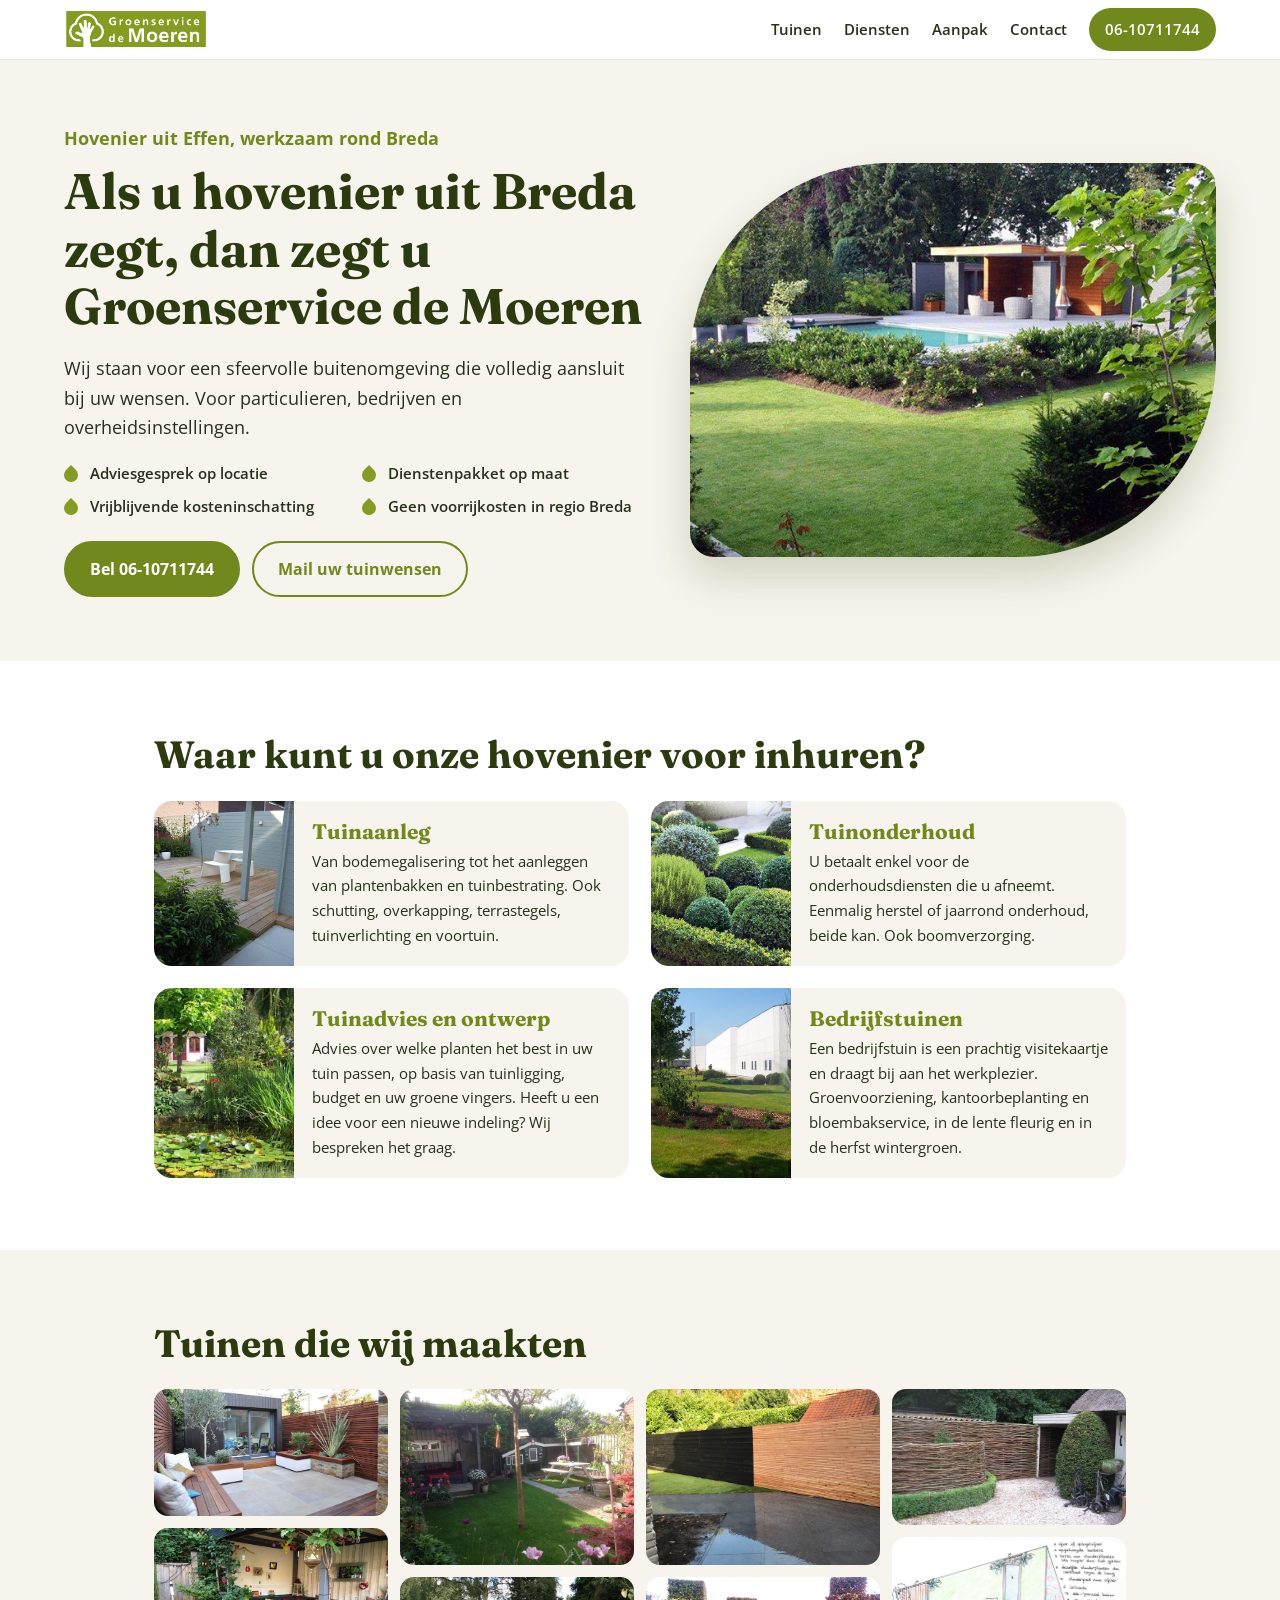
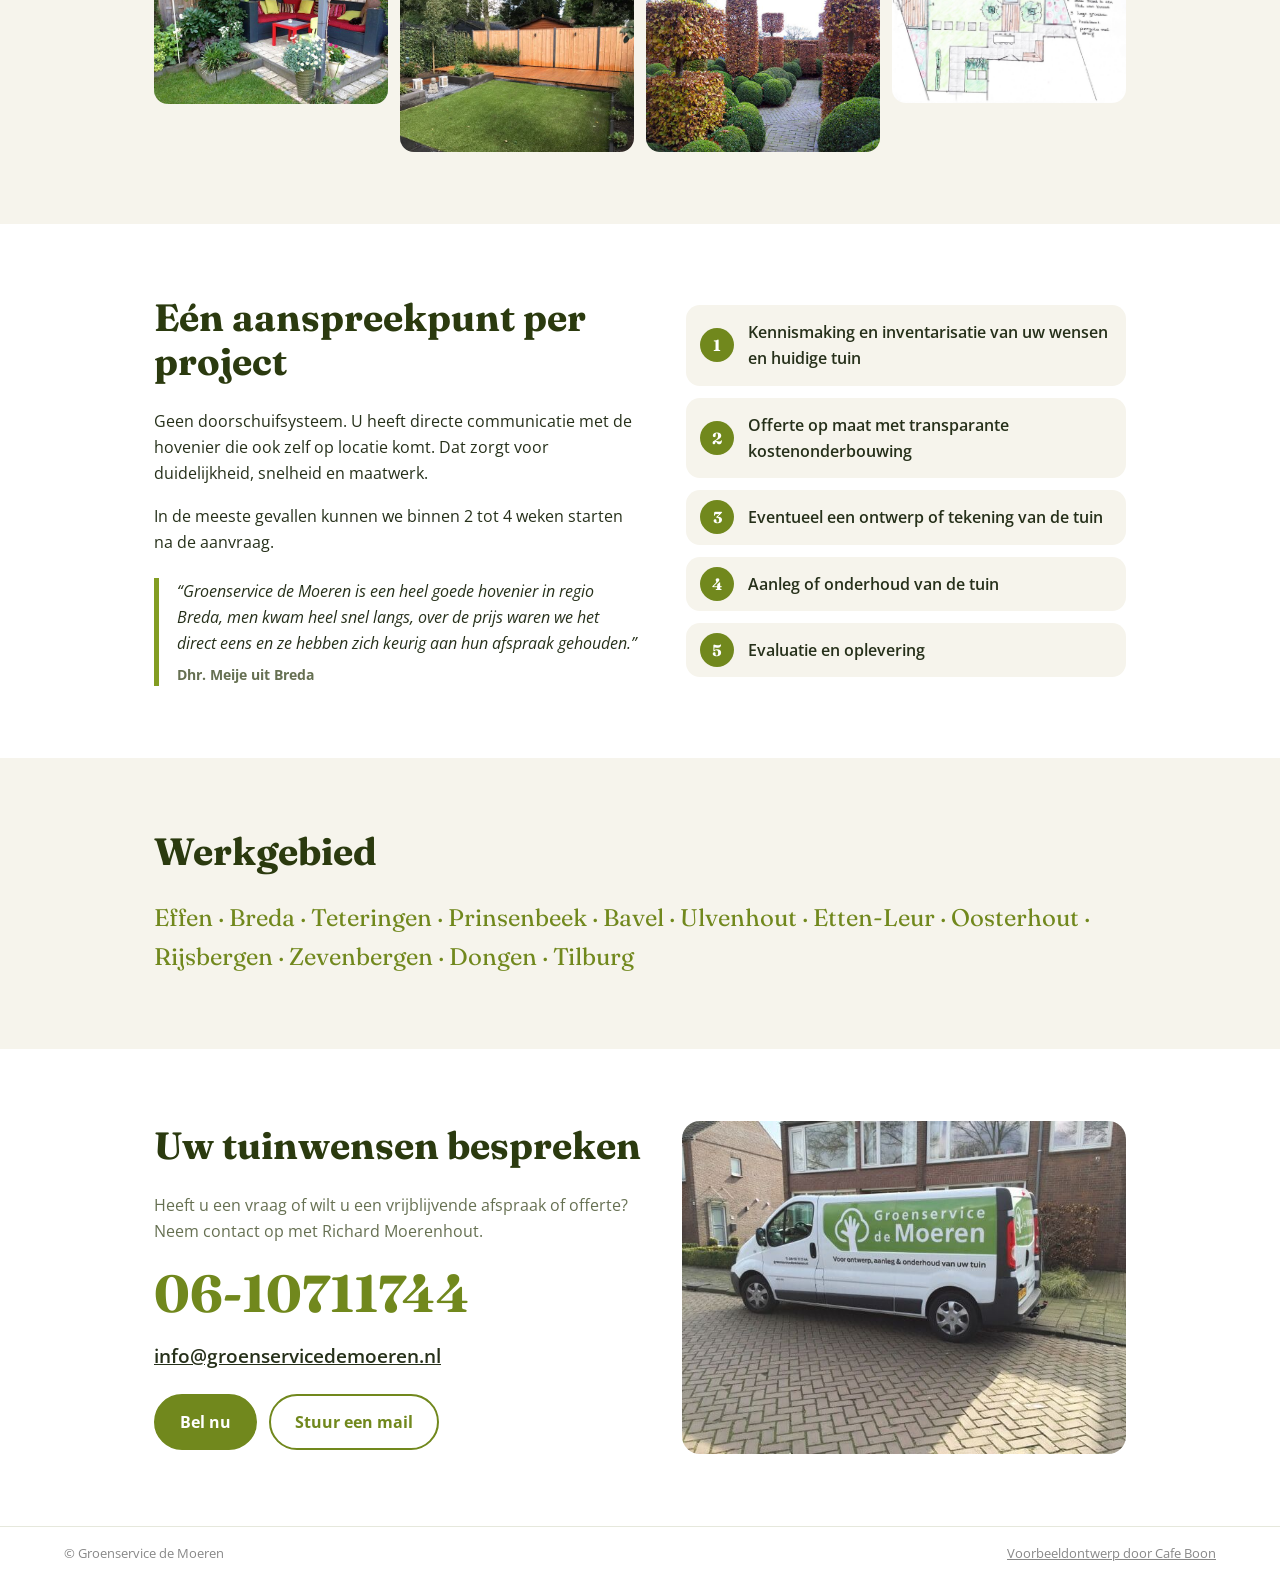
==== index.html @ a6b2b2c8 "Voorbeeldwebsite voor groenservicedemoeren" ====
<!doctype html>
<html lang="nl">
<head>
<meta charset="utf-8">
<meta name="viewport" content="width=device-width, initial-scale=1">
<title>Groenservice de Moeren | Hovenier in Breda en omgeving</title>
<meta name="description" content="Groenservice de Moeren, hovenier uit Effen bij Breda. Tuinontwerp, aanleg, onderhoud en boomverzorging, met een vast aanspreekpunt en geen voorrijkosten in regio Breda.">
<meta name="robots" content="noindex">
<link rel="icon" href="images/favicon.png">
<meta property="og:title" content="Groenservice de Moeren, hovenier uit Breda">
<meta property="og:description" content="Ontwerp, aanleg en onderhoud van uw tuin.">
<meta property="og:image" content="https://groenservicedemoeren.cafeboon.com/images/og.jpg">
<link rel="preconnect" href="https://fonts.googleapis.com">
<link rel="preconnect" href="https://fonts.gstatic.com" crossorigin>
<link href="https://fonts.googleapis.com/css2?family=Fraunces:opsz,wght@9..144,600;9..144,700&family=Open+Sans:wght@400;600;700&display=swap" rel="stylesheet">
<link rel="stylesheet" href="style.css">
</head>
<body>
<header class="top">
  <a href="#"><img src="images/logo.png" alt="Groenservice de Moeren" width="150" height="42"></a>
  <nav>
    <a href="#tuinen">Tuinen</a><a href="#diensten">Diensten</a><a href="#aanpak">Aanpak</a><a href="#contact">Contact</a>
    <a class="call" href="tel:+31610711744">06-10711744</a>
  </nav>
</header>

<section class="hero">
  <div class="hero-text">
    <p class="tag">Hovenier uit Effen, werkzaam rond Breda</p>
    <h1>Als u hovenier uit Breda zegt, dan zegt u Groenservice de Moeren</h1>
    <p>Wij staan voor een sfeervolle buitenomgeving die volledig aansluit bij uw wensen. Voor particulieren, bedrijven en overheidsinstellingen.</p>
    <ul class="ticks">
      <li>Adviesgesprek op locatie</li>
      <li>Dienstenpakket op maat</li>
      <li>Vrijblijvende kosteninschatting</li>
      <li>Geen voorrijkosten in regio Breda</li>
    </ul>
    <div class="actions">
      <a class="btn" href="tel:+31610711744">Bel 06-10711744</a>
      <a class="btn ghost" href="mailto:info@groenservicedemoeren.nl?subject=Tuinwensen">Mail uw tuinwensen</a>
    </div>
  </div>
  <div class="hero-img"><img src="images/onderhoud1.jpg" alt="Door Groenservice de Moeren onderhouden tuin met tuinhuis en zwembad"></div>
</section>

<section id="diensten" class="wrap">
  <h2>Waar kunt u onze hovenier voor inhuren?</h2>
  <div class="cards">
    <article><img src="images/aanleg2.jpg" alt="Nieuw aangelegde tuin met houten vlonder" loading="lazy"><div><h3>Tuinaanleg</h3><p>Van bodemegalisering tot het aanleggen van plantenbakken en tuinbestrating. Ook schutting, overkapping, terrastegels, tuinverlichting en voortuin.</p></div></article>
    <article><img src="images/onderhoud3.jpg" alt="Gesnoeide buxushagen en bollen" loading="lazy"><div><h3>Tuinonderhoud</h3><p>U betaalt enkel voor de onderhoudsdiensten die u afneemt. Eenmalig herstel of jaarrond onderhoud, beide kan. Ook boomverzorging.</p></div></article>
    <article><img src="images/advies2.jpg" alt="Tuin met vijver en beplanting" loading="lazy"><div><h3>Tuinadvies en ontwerp</h3><p>Advies over welke planten het best in uw tuin passen, op basis van tuinligging, budget en uw groene vingers. Heeft u een idee voor een nieuwe indeling? Wij bespreken het graag.</p></div></article>
    <article><img src="images/bedrijf1.jpg" alt="Bedrijfstuin bij een bedrijfspand" loading="lazy"><div><h3>Bedrijfstuinen</h3><p>Een bedrijfstuin is een prachtig visitekaartje en draagt bij aan het werkplezier. Groenvoorziening, kantoorbeplanting en bloembakservice, in de lente fleurig en in de herfst wintergroen.</p></div></article>
  </div>
</section>

<section id="tuinen" class="band">
  <div class="wrap">
    <h2>Tuinen die wij maakten</h2>
    <div class="gal">
      <img src="images/aanleg6.jpg" alt="Moderne tuin met houten zitbank en overkapping" loading="lazy">
      <img src="images/aanleg5.jpg" alt="Tuin met overdekt zitje" loading="lazy">
      <img src="images/aanleg3.jpg" alt="Lange tuin met tuinhuis en picknicktafel" loading="lazy">
      <img src="images/img2446.jpg" alt="Tuin met houten schutting en vlonder" loading="lazy">
      <img src="images/img6412.jpg" alt="Tuin met tweekleurige schutting en tegels" loading="lazy">
      <img src="images/onderhoud5.jpg" alt="Gevormde beuken en buxus" loading="lazy">
      <img src="images/wilg.jpg" alt="Gevlochten wilgentenen schutting" loading="lazy">
      <img src="images/ontwerp.jpg" alt="Getekend tuinontwerp" loading="lazy">
    </div>
  </div>
</section>

<section id="aanpak" class="wrap two">
  <div>
    <h2>Eén aanspreekpunt per project</h2>
    <p>Geen doorschuifsysteem. U heeft directe communicatie met de hovenier die ook zelf op locatie komt. Dat zorgt voor duidelijkheid, snelheid en maatwerk.</p>
    <p>In de meeste gevallen kunnen we binnen 2 tot 4 weken starten na de aanvraag.</p>
    <blockquote>&ldquo;Groenservice de Moeren is een heel goede hovenier in regio Breda, men kwam heel snel langs, over de prijs waren we het direct eens en ze hebben zich keurig aan hun afspraak gehouden.&rdquo;<cite>Dhr. Meije uit Breda</cite></blockquote>
  </div>
  <ol class="steps">
    <li>Kennismaking en inventarisatie van uw wensen en huidige tuin</li>
    <li>Offerte op maat met transparante kostenonderbouwing</li>
    <li>Eventueel een ontwerp of tekening van de tuin</li>
    <li>Aanleg of onderhoud van de tuin</li>
    <li>Evaluatie en oplevering</li>
  </ol>
</section>

<section class="band">
  <div class="wrap">
    <h2>Werkgebied</h2>
    <p class="places">Effen &middot; Breda &middot; Teteringen &middot; Prinsenbeek &middot; Bavel &middot; Ulvenhout &middot; Etten-Leur &middot; Oosterhout &middot; Rijsbergen &middot; Zevenbergen &middot; Dongen &middot; Tilburg</p>
  </div>
</section>

<section id="contact" class="wrap contact">
  <div>
    <h2>Uw tuinwensen bespreken</h2>
    <p class="lead">Heeft u een vraag of wilt u een vrijblijvende afspraak of offerte? Neem contact op met Richard Moerenhout.</p>
    <a class="phone" href="tel:+31610711744">06-10711744</a>
    <p><a class="mail" href="mailto:info@groenservicedemoeren.nl">info@groenservicedemoeren.nl</a></p>
    <div class="actions"><a class="btn" href="tel:+31610711744">Bel nu</a><a class="btn ghost" href="mailto:info@groenservicedemoeren.nl">Stuur een mail</a></div>
  </div>
  <img class="bus" src="images/bus.jpg" alt="Bedrijfsbus van Groenservice de Moeren" loading="lazy">
</section>

<footer>
  <span>&copy; Groenservice de Moeren</span>
  <a href="https://cafeboon.com" target="_blank" rel="noopener">Voorbeeldontwerp door Cafe Boon</a>
</footer>
</body>
</html>
---- style.css ----
:root{--g:#71881d;--g2:#839d22;--dk:#2b3a0f;--cream:#f6f4ec;--ink:#26301a;--m:#667052}
*{box-sizing:border-box}html{scroll-behavior:smooth}
body{margin:0;font-family:'Open Sans',sans-serif;color:var(--ink);line-height:1.65;background:#fff}
h1,h2,h3{font-family:'Fraunces',serif;line-height:1.15}
img{max-width:100%;display:block}
.top{position:sticky;top:0;z-index:10;display:flex;justify-content:space-between;align-items:center;padding:8px 5vw;background:#fff;border-bottom:1px solid #e6e8dc}
.top img{height:40px;width:auto}
nav{display:flex;align-items:center;gap:22px}
nav a{color:var(--ink);text-decoration:none;font-weight:600;font-size:15px}
nav a.call{background:var(--g);color:#fff;padding:9px 16px;border-radius:99px}
.hero{display:grid;grid-template-columns:1.1fr 1fr;gap:48px;align-items:center;padding:64px 5vw;background:var(--cream)}
.tag{color:var(--g);font-weight:700;font-size:14px;margin:0 0 10px}
h1{font-size:clamp(30px,4.2vw,50px);margin:0 0 16px;color:var(--dk)}
.hero p{font-size:18px}
.ticks{list-style:none;padding:0;margin:18px 0;display:grid;grid-template-columns:1fr 1fr;gap:8px 18px}
.ticks li{padding-left:26px;position:relative;font-weight:600;font-size:15px}
.ticks li:before{content:"";position:absolute;left:0;top:7px;width:14px;height:14px;border-radius:50% 0 50% 50%;background:var(--g2);transform:rotate(-45deg)}
.hero-img img{width:100%;aspect-ratio:4/3;object-fit:cover;border-radius:200px 24px 200px 24px;box-shadow:0 20px 40px rgba(60,80,20,.2)}
.actions{display:flex;flex-wrap:wrap;gap:12px;margin-top:22px}
.btn{display:inline-block;background:var(--g);color:#fff;font-weight:700;text-decoration:none;padding:13px 24px;border-radius:99px;border:2px solid var(--g)}
.btn.ghost{background:transparent;color:var(--g)}
.wrap{max-width:1100px;margin:0 auto;padding:72px 5vw}
h2{font-size:clamp(26px,3.2vw,38px);margin:0 0 24px;color:var(--dk)}
.cards{display:grid;grid-template-columns:1fr 1fr;gap:22px}
.cards article{display:grid;grid-template-columns:140px 1fr;gap:18px;background:var(--cream);border-radius:18px;overflow:hidden;align-items:stretch}
.cards img{width:140px;height:100%;object-fit:cover}
.cards div{padding:18px 18px 18px 0}
h3{margin:0 0 6px;font-size:21px;color:var(--g)}.cards p{margin:0;font-size:15px}
.band{background:var(--cream)}
.gal{columns:4;column-gap:12px}
.gal img{width:100%;margin-bottom:12px;border-radius:14px;break-inside:avoid}
.two{display:grid;grid-template-columns:1.1fr 1fr;gap:48px;align-items:center}
blockquote{margin:22px 0 0;padding-left:18px;border-left:5px solid var(--g2);font-style:italic}
cite{display:block;font-style:normal;font-weight:700;font-size:14px;margin-top:6px;color:var(--m)}
.steps{counter-reset:s;list-style:none;padding:0;margin:0;display:grid;gap:12px}
.steps li{counter-increment:s;background:var(--cream);border-radius:14px;padding:14px 16px 14px 62px;position:relative;font-weight:600}
.steps li:before{content:counter(s);position:absolute;left:14px;top:50%;transform:translateY(-50%);width:34px;height:34px;border-radius:50%;background:var(--g);color:#fff;display:grid;place-items:center;font:700 16px Fraunces,serif}
.places{font-size:clamp(18px,2.2vw,24px);font-family:Fraunces,serif;color:var(--g);margin:0}
.contact{display:grid;grid-template-columns:1.1fr 1fr;gap:40px;align-items:center}
.phone{display:block;font:700 clamp(32px,5vw,52px) Fraunces,serif;color:var(--g);text-decoration:none}
.mail{font-weight:600;color:var(--ink);font-size:19px}
.lead{color:var(--m)}
.bus{border-radius:18px;width:100%}
footer{display:flex;justify-content:space-between;flex-wrap:wrap;gap:8px;padding:16px 5vw;font-size:13px;color:#888;border-top:1px solid #e6e8dc}
footer a{color:#888}
@media(max-width:860px){.hero,.two,.contact,.cards{grid-template-columns:1fr}.gal{columns:2}nav a:not(.call){display:none}.hero{padding:36px 5vw}.cards article{grid-template-columns:110px 1fr}.cards img{width:110px}}
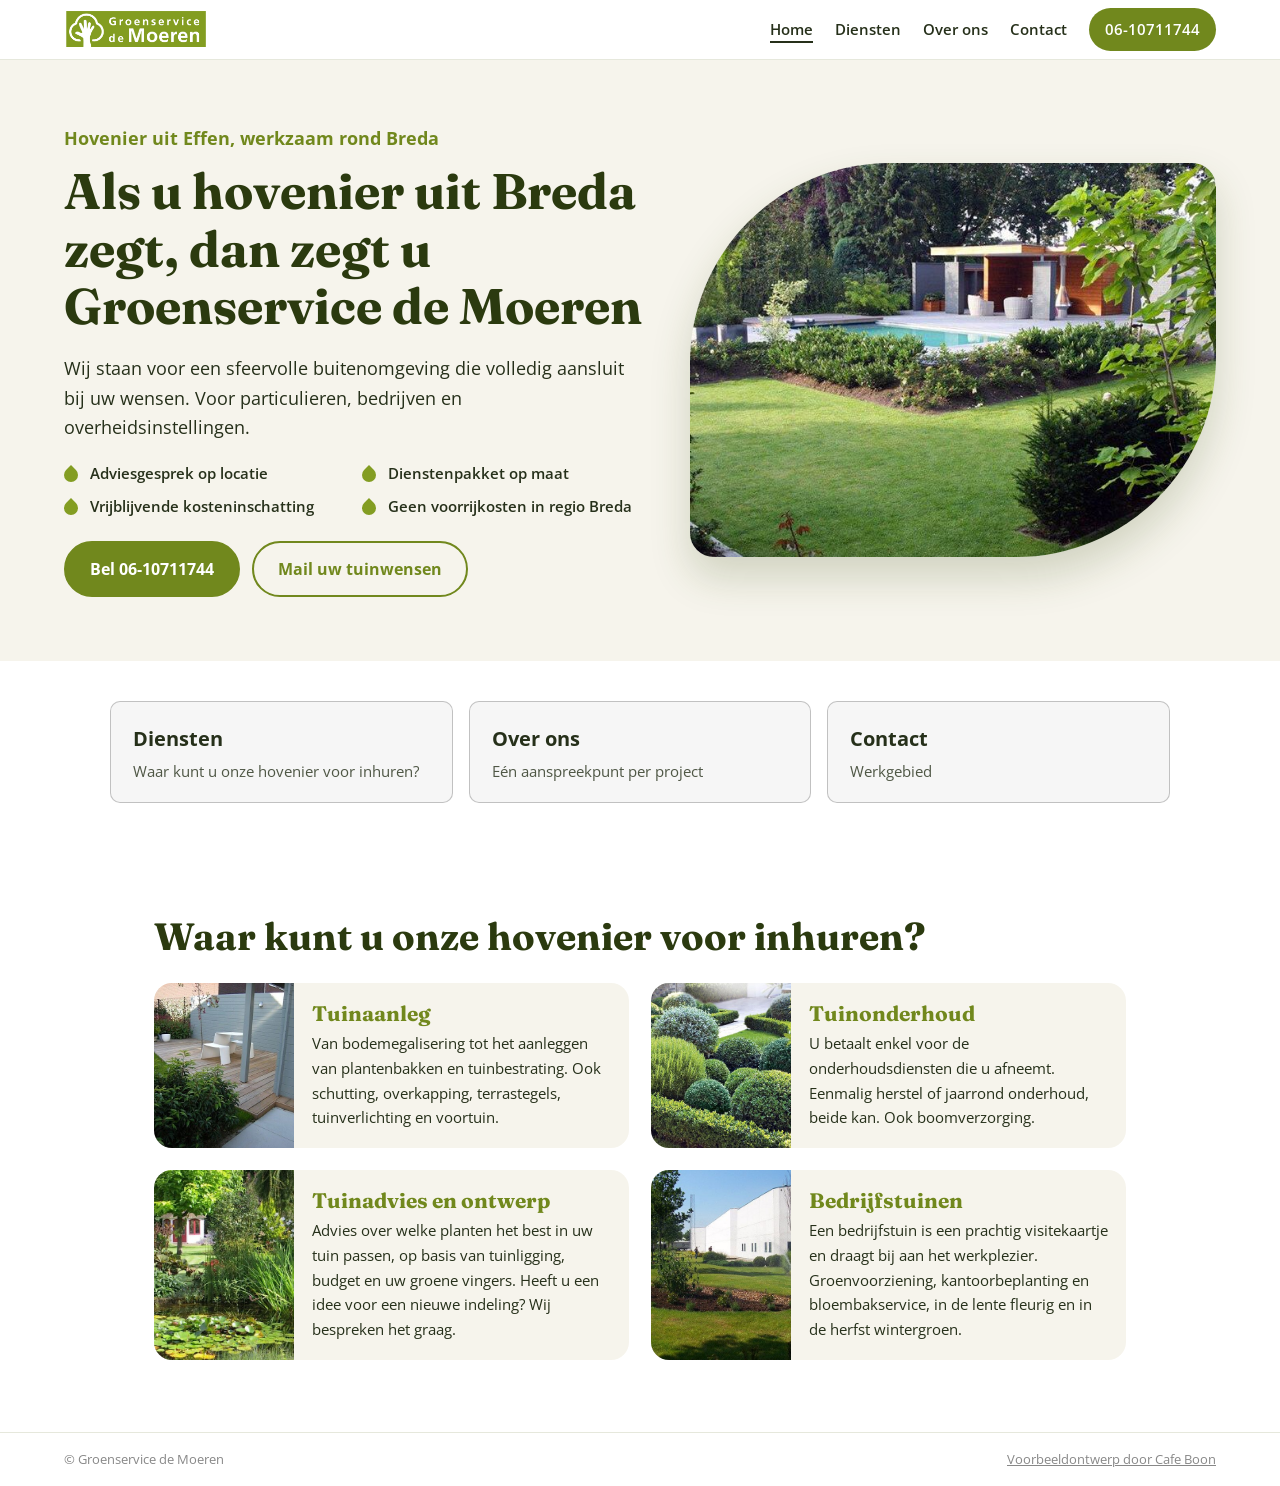
==== commit a2a8775b: "Website opgedeeld in meerdere pagina's" ====
--- a/index.html
+++ b/index.html
@@ -17,95 +17,40 @@
 </head>
 <body>
 <header class="top">
-  <a href="#"><img src="images/logo.png" alt="Groenservice de Moeren" width="150" height="42"></a>
-  <nav>
-    <a href="#tuinen">Tuinen</a><a href="#diensten">Diensten</a><a href="#aanpak">Aanpak</a><a href="#contact">Contact</a>
-    <a class="call" href="tel:+31610711744">06-10711744</a>
-  </nav>
+<a href="index.html"><img alt="Groenservice de Moeren" height="42" src="images/logo.png" width="150"/></a>
+<nav><a aria-current="page" href="index.html">Home</a><a href="aanbod.html">Diensten</a><a href="over.html">Over ons</a><a href="contact.html">Contact</a><a class="call" href="tel:+31610711744">06-10711744</a></nav>
 </header>
-
+<div aria-label="Pagina's" class="sn-bar" role="navigation"><a aria-current="page" class="sn-link" href="index.html">Home</a><a class="sn-link" href="aanbod.html">Diensten</a><a class="sn-link" href="over.html">Over ons</a><a class="sn-link" href="contact.html">Contact</a></div>
 <section class="hero">
-  <div class="hero-text">
-    <p class="tag">Hovenier uit Effen, werkzaam rond Breda</p>
-    <h1>Als u hovenier uit Breda zegt, dan zegt u Groenservice de Moeren</h1>
-    <p>Wij staan voor een sfeervolle buitenomgeving die volledig aansluit bij uw wensen. Voor particulieren, bedrijven en overheidsinstellingen.</p>
-    <ul class="ticks">
-      <li>Adviesgesprek op locatie</li>
-      <li>Dienstenpakket op maat</li>
-      <li>Vrijblijvende kosteninschatting</li>
-      <li>Geen voorrijkosten in regio Breda</li>
-    </ul>
-    <div class="actions">
-      <a class="btn" href="tel:+31610711744">Bel 06-10711744</a>
-      <a class="btn ghost" href="mailto:info@groenservicedemoeren.nl?subject=Tuinwensen">Mail uw tuinwensen</a>
-    </div>
-  </div>
-  <div class="hero-img"><img src="images/onderhoud1.jpg" alt="Door Groenservice de Moeren onderhouden tuin met tuinhuis en zwembad"></div>
+<div class="hero-text">
+<p class="tag">Hovenier uit Effen, werkzaam rond Breda</p>
+<h1>Als u hovenier uit Breda zegt, dan zegt u Groenservice de Moeren</h1>
+<p>Wij staan voor een sfeervolle buitenomgeving die volledig aansluit bij uw wensen. Voor particulieren, bedrijven en overheidsinstellingen.</p>
+<ul class="ticks">
+<li>Adviesgesprek op locatie</li>
+<li>Dienstenpakket op maat</li>
+<li>Vrijblijvende kosteninschatting</li>
+<li>Geen voorrijkosten in regio Breda</li>
+</ul>
+<div class="actions">
+<a class="btn" href="tel:+31610711744">Bel 06-10711744</a>
+<a class="btn ghost" href="mailto:info@groenservicedemoeren.nl?subject=Tuinwensen">Mail uw tuinwensen</a>
+</div>
+</div>
+<div class="hero-img"><img alt="Door Groenservice de Moeren onderhouden tuin met tuinhuis en zwembad" src="images/onderhoud1.jpg"/></div>
 </section>
-
-<section id="diensten" class="wrap">
-  <h2>Waar kunt u onze hovenier voor inhuren?</h2>
-  <div class="cards">
-    <article><img src="images/aanleg2.jpg" alt="Nieuw aangelegde tuin met houten vlonder" loading="lazy"><div><h3>Tuinaanleg</h3><p>Van bodemegalisering tot het aanleggen van plantenbakken en tuinbestrating. Ook schutting, overkapping, terrastegels, tuinverlichting en voortuin.</p></div></article>
-    <article><img src="images/onderhoud3.jpg" alt="Gesnoeide buxushagen en bollen" loading="lazy"><div><h3>Tuinonderhoud</h3><p>U betaalt enkel voor de onderhoudsdiensten die u afneemt. Eenmalig herstel of jaarrond onderhoud, beide kan. Ook boomverzorging.</p></div></article>
-    <article><img src="images/advies2.jpg" alt="Tuin met vijver en beplanting" loading="lazy"><div><h3>Tuinadvies en ontwerp</h3><p>Advies over welke planten het best in uw tuin passen, op basis van tuinligging, budget en uw groene vingers. Heeft u een idee voor een nieuwe indeling? Wij bespreken het graag.</p></div></article>
-    <article><img src="images/bedrijf1.jpg" alt="Bedrijfstuin bij een bedrijfspand" loading="lazy"><div><h3>Bedrijfstuinen</h3><p>Een bedrijfstuin is een prachtig visitekaartje en draagt bij aan het werkplezier. Groenvoorziening, kantoorbeplanting en bloembakservice, in de lente fleurig en in de herfst wintergroen.</p></div></article>
-  </div>
+<div class="sn-cards"><a class="sn-card" href="aanbod.html"><strong>Diensten</strong><span>Waar kunt u onze hovenier voor inhuren?</span></a><a class="sn-card" href="over.html"><strong>Over ons</strong><span>Eén aanspreekpunt per project</span></a><a class="sn-card" href="contact.html"><strong>Contact</strong><span>Werkgebied</span></a></div>
+<section class="wrap">
+<h2>Waar kunt u onze hovenier voor inhuren?</h2>
+<div class="cards">
+<article><img alt="Nieuw aangelegde tuin met houten vlonder" loading="lazy" src="images/aanleg2.jpg"/><div><h3>Tuinaanleg</h3><p>Van bodemegalisering tot het aanleggen van plantenbakken en tuinbestrating. Ook schutting, overkapping, terrastegels, tuinverlichting en voortuin.</p></div></article>
+<article><img alt="Gesnoeide buxushagen en bollen" loading="lazy" src="images/onderhoud3.jpg"/><div><h3>Tuinonderhoud</h3><p>U betaalt enkel voor de onderhoudsdiensten die u afneemt. Eenmalig herstel of jaarrond onderhoud, beide kan. Ook boomverzorging.</p></div></article>
+<article><img alt="Tuin met vijver en beplanting" loading="lazy" src="images/advies2.jpg"/><div><h3>Tuinadvies en ontwerp</h3><p>Advies over welke planten het best in uw tuin passen, op basis van tuinligging, budget en uw groene vingers. Heeft u een idee voor een nieuwe indeling? Wij bespreken het graag.</p></div></article>
+<article><img alt="Bedrijfstuin bij een bedrijfspand" loading="lazy" src="images/bedrijf1.jpg"/><div><h3>Bedrijfstuinen</h3><p>Een bedrijfstuin is een prachtig visitekaartje en draagt bij aan het werkplezier. Groenvoorziening, kantoorbeplanting en bloembakservice, in de lente fleurig en in de herfst wintergroen.</p></div></article>
+</div>
 </section>
-
-<section id="tuinen" class="band">
-  <div class="wrap">
-    <h2>Tuinen die wij maakten</h2>
-    <div class="gal">
-      <img src="images/aanleg6.jpg" alt="Moderne tuin met houten zitbank en overkapping" loading="lazy">
-      <img src="images/aanleg5.jpg" alt="Tuin met overdekt zitje" loading="lazy">
-      <img src="images/aanleg3.jpg" alt="Lange tuin met tuinhuis en picknicktafel" loading="lazy">
-      <img src="images/img2446.jpg" alt="Tuin met houten schutting en vlonder" loading="lazy">
-      <img src="images/img6412.jpg" alt="Tuin met tweekleurige schutting en tegels" loading="lazy">
-      <img src="images/onderhoud5.jpg" alt="Gevormde beuken en buxus" loading="lazy">
-      <img src="images/wilg.jpg" alt="Gevlochten wilgentenen schutting" loading="lazy">
-      <img src="images/ontwerp.jpg" alt="Getekend tuinontwerp" loading="lazy">
-    </div>
-  </div>
-</section>
-
-<section id="aanpak" class="wrap two">
-  <div>
-    <h2>Eén aanspreekpunt per project</h2>
-    <p>Geen doorschuifsysteem. U heeft directe communicatie met de hovenier die ook zelf op locatie komt. Dat zorgt voor duidelijkheid, snelheid en maatwerk.</p>
-    <p>In de meeste gevallen kunnen we binnen 2 tot 4 weken starten na de aanvraag.</p>
-    <blockquote>&ldquo;Groenservice de Moeren is een heel goede hovenier in regio Breda, men kwam heel snel langs, over de prijs waren we het direct eens en ze hebben zich keurig aan hun afspraak gehouden.&rdquo;<cite>Dhr. Meije uit Breda</cite></blockquote>
-  </div>
-  <ol class="steps">
-    <li>Kennismaking en inventarisatie van uw wensen en huidige tuin</li>
-    <li>Offerte op maat met transparante kostenonderbouwing</li>
-    <li>Eventueel een ontwerp of tekening van de tuin</li>
-    <li>Aanleg of onderhoud van de tuin</li>
-    <li>Evaluatie en oplevering</li>
-  </ol>
-</section>
-
-<section class="band">
-  <div class="wrap">
-    <h2>Werkgebied</h2>
-    <p class="places">Effen &middot; Breda &middot; Teteringen &middot; Prinsenbeek &middot; Bavel &middot; Ulvenhout &middot; Etten-Leur &middot; Oosterhout &middot; Rijsbergen &middot; Zevenbergen &middot; Dongen &middot; Tilburg</p>
-  </div>
-</section>
-
-<section id="contact" class="wrap contact">
-  <div>
-    <h2>Uw tuinwensen bespreken</h2>
-    <p class="lead">Heeft u een vraag of wilt u een vrijblijvende afspraak of offerte? Neem contact op met Richard Moerenhout.</p>
-    <a class="phone" href="tel:+31610711744">06-10711744</a>
-    <p><a class="mail" href="mailto:info@groenservicedemoeren.nl">info@groenservicedemoeren.nl</a></p>
-    <div class="actions"><a class="btn" href="tel:+31610711744">Bel nu</a><a class="btn ghost" href="mailto:info@groenservicedemoeren.nl">Stuur een mail</a></div>
-  </div>
-  <img class="bus" src="images/bus.jpg" alt="Bedrijfsbus van Groenservice de Moeren" loading="lazy">
-</section>
-
 <footer>
-  <span>&copy; Groenservice de Moeren</span>
-  <a href="https://cafeboon.com" target="_blank" rel="noopener">Voorbeeldontwerp door Cafe Boon</a>
+<span>© Groenservice de Moeren</span>
+<a href="https://cafeboon.com" rel="noopener" target="_blank">Voorbeeldontwerp door Cafe Boon</a>
 </footer>
-</body>
-</html>
+</body></html>
--- a/style.css
+++ b/style.css
@@ -44,3 +44,17 @@
 footer{display:flex;justify-content:space-between;flex-wrap:wrap;gap:8px;padding:16px 5vw;font-size:13px;color:#888;border-top:1px solid #e6e8dc}
 footer a{color:#888}
 @media(max-width:860px){.hero,.two,.contact,.cards{grid-template-columns:1fr}.gal{columns:2}nav a:not(.call){display:none}.hero{padding:36px 5vw}.cards article{grid-template-columns:110px 1fr}.cards img{width:110px}}
+/* sitenav:start */
+.sn-bar{display:none;gap:6px;overflow-x:auto;white-space:nowrap;-webkit-overflow-scrolling:touch;padding:8px 12px;background:inherit;color:inherit;font:inherit;line-height:1.2;border-bottom:1px solid rgba(128,128,128,.35);box-sizing:border-box;max-width:100%}
+.sn-bar a.sn-link{flex:0 0 auto;padding:9px 15px;border-radius:999px;color:inherit;text-decoration:none;font-size:15px;font-weight:600;letter-spacing:0;text-transform:none;margin:0}
+.sn-bar a.sn-link[aria-current="page"]{background:rgba(128,128,128,.2);box-shadow:inset 0 -2px 0 currentColor}
+@media(max-width:860px){.sn-bar{display:flex}}
+nav a[aria-current="page"]:not(.cta):not(.btn):not(.call){text-decoration:underline;text-underline-offset:6px;text-decoration-thickness:2px}
+.sn-head{max-width:1100px;margin:0 auto;padding:40px 20px 0;box-sizing:border-box}
+.sn-head h1{margin:0;color:inherit;font-size:clamp(30px,5vw,46px);line-height:1.1}
+.sn-cards{max-width:1100px;margin:0 auto;padding:40px 20px;display:grid;grid-template-columns:repeat(auto-fit,minmax(230px,1fr));gap:16px;box-sizing:border-box}
+.sn-card{display:block;padding:20px 22px;border:1px solid rgba(128,128,128,.45);border-radius:10px;background:rgba(128,128,128,.07);color:inherit;text-decoration:none;min-width:0}
+.sn-card strong{display:block;font-size:1.25em;margin:0 0 6px;color:inherit}
+.sn-card span{display:block;opacity:.8;font-size:.95em;line-height:1.4}
+.sn-card:hover,.sn-card:focus-visible{border-color:currentColor}
+/* sitenav:end */
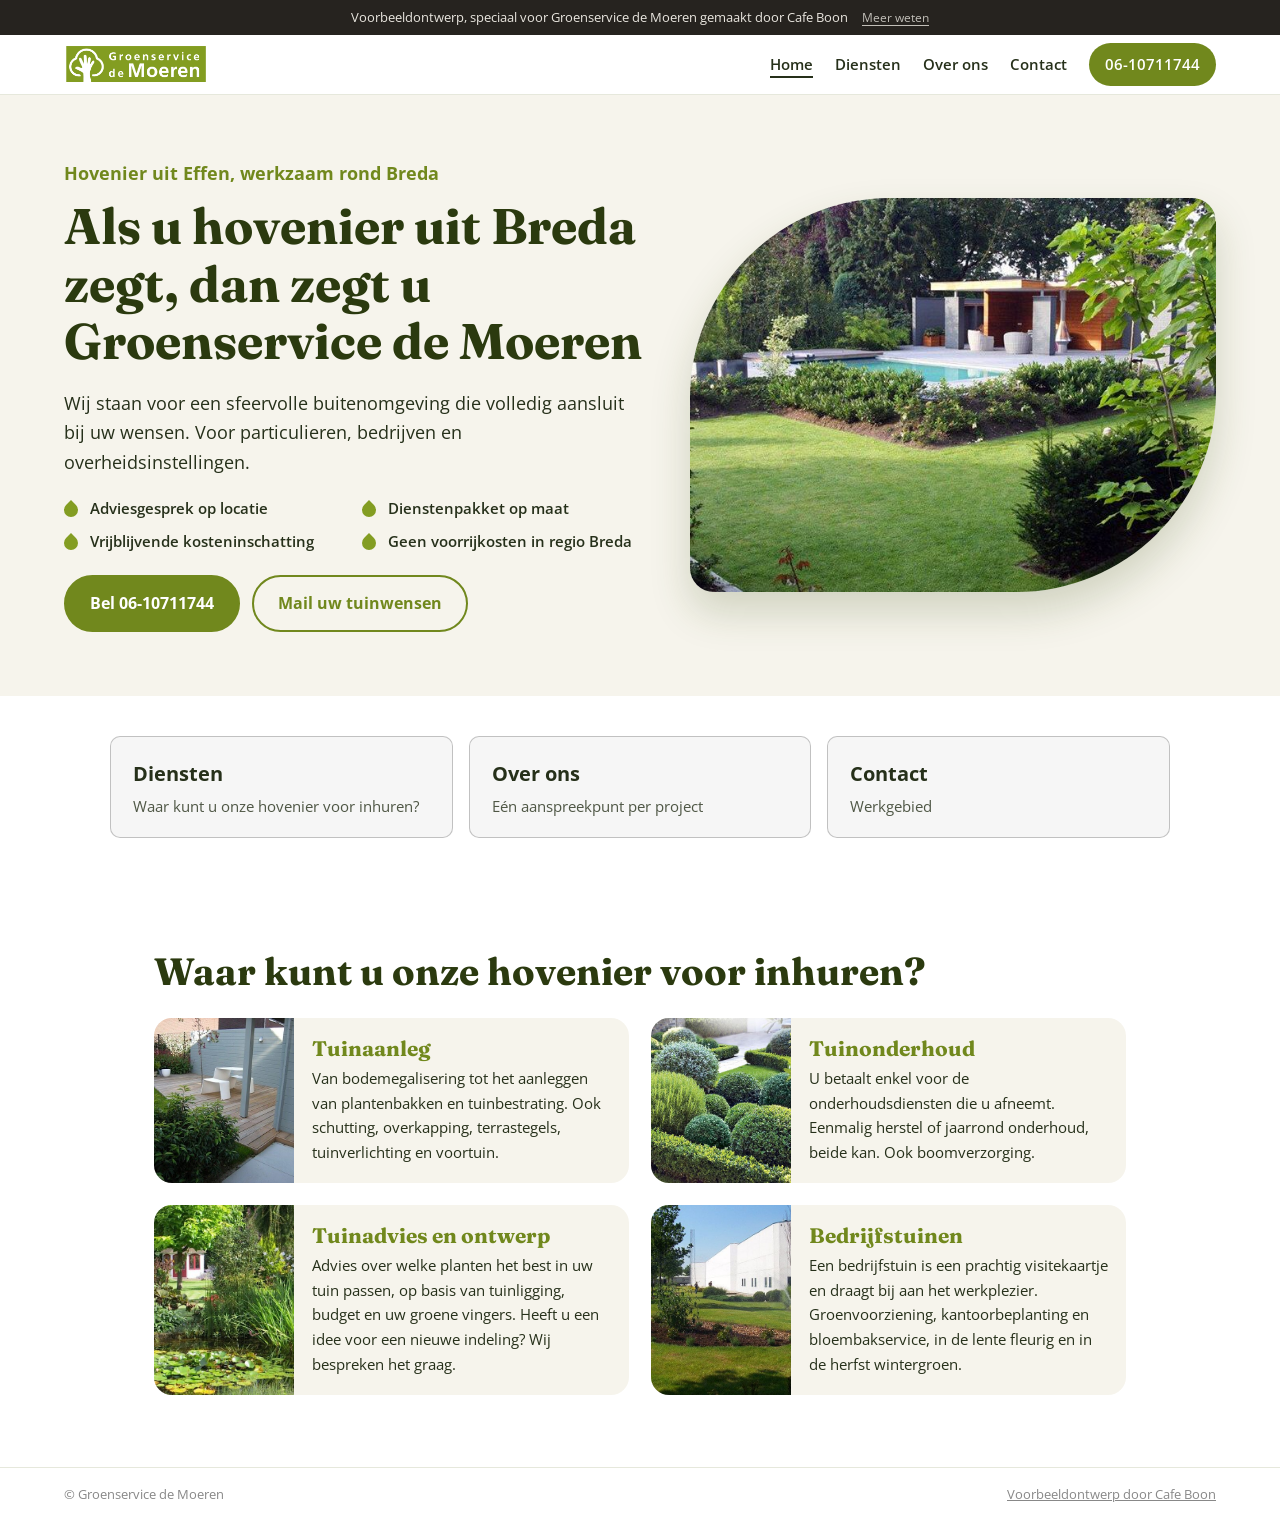
==== commit 7b01d225: "Werkende formulieren voor afspraken en aanvragen" ====
--- a/index.html
+++ b/index.html
@@ -16,6 +16,7 @@
 <link rel="stylesheet" href="style.css">
 </head>
 <body>
+<div class="vb-banner" role="note"><span>Voorbeeldontwerp, speciaal voor Groenservice de Moeren gemaakt door Cafe Boon</span><a href="https://cafeboon.com">Meer weten</a></div>
 <header class="top">
 <a href="index.html"><img alt="Groenservice de Moeren" height="42" src="images/logo.png" width="150"/></a>
 <nav><a aria-current="page" href="index.html">Home</a><a href="aanbod.html">Diensten</a><a href="over.html">Over ons</a><a href="contact.html">Contact</a><a class="call" href="tel:+31610711744">06-10711744</a></nav>
@@ -34,7 +35,7 @@
 </ul>
 <div class="actions">
 <a class="btn" href="tel:+31610711744">Bel 06-10711744</a>
-<a class="btn ghost" href="mailto:info@groenservicedemoeren.nl?subject=Tuinwensen">Mail uw tuinwensen</a>
+<a class="btn ghost" href="offerte.html">Mail uw tuinwensen</a>
 </div>
 </div>
 <div class="hero-img"><img alt="Door Groenservice de Moeren onderhouden tuin met tuinhuis en zwembad" src="images/onderhoud1.jpg"/></div>
--- a/style.css
+++ b/style.css
@@ -58,3 +58,31 @@
 .sn-card span{display:block;opacity:.8;font-size:.95em;line-height:1.4}
 .sn-card:hover,.sn-card:focus-visible{border-color:currentColor}
 /* sitenav:end */
+/* voorbeeld-formulier:start */
+@layer sn{.sn-form button.btn{border:0;font:inherit;cursor:pointer;line-height:1.2}}
+.sn-formsec{padding:36px 0 72px}
+.sn-formwrap{max-width:1100px;margin:0 auto;padding:0 20px;box-sizing:border-box}
+.sn-formwrap>h2{margin:0 0 12px}
+.sn-formwrap>.sn-lead,.sn-formwrap>.sn-form,.sn-formwrap>.sn-done{max-width:720px}
+.sn-formwrap .sn-lead{margin:0 0 24px;opacity:.85}
+.sn-form{display:grid;grid-template-columns:1fr 1fr;gap:16px}
+.sn-field{display:flex;flex-direction:column;gap:6px;min-width:0;text-align:left}
+.sn-field.full{grid-column:1/-1}
+.sn-field label{font-size:14px;font-weight:600}
+.sn-field input,.sn-field select,.sn-field textarea{font:inherit;font-size:16px;line-height:1.4;color:inherit;background:rgba(128,128,128,.12);border:1px solid rgba(128,128,128,.55);border-radius:8px;padding:11px 12px;width:100%;box-sizing:border-box;min-width:0;max-width:100%;-webkit-appearance:none;appearance:none}
+.sn-field select{background-image:linear-gradient(45deg,transparent 50%,currentColor 50%),linear-gradient(135deg,currentColor 50%,transparent 50%);background-position:calc(100% - 20px) 50%,calc(100% - 15px) 50%;background-size:5px 5px;background-repeat:no-repeat;padding-right:38px}
+.sn-field select option{color:#111;background:#fff}
+.sn-field textarea{resize:vertical}
+.sn-field input:focus,.sn-field select:focus,.sn-field textarea:focus{outline:2px solid currentColor;outline-offset:1px}
+.sn-done{padding:28px;border:1px solid rgba(128,128,128,.55);border-radius:12px;background:rgba(128,128,128,.1)}
+.sn-done h2{margin:0 0 10px}
+.sn-done p{margin:0}
+.sn-done a{text-decoration:underline;text-underline-offset:3px;font-weight:600}
+.sn-formlink{padding:0 0 56px}
+@media(max-width:640px){.sn-form{grid-template-columns:1fr}.sn-formsec{padding:24px 0 56px}}
+/* voorbeeld-formulier:end */
+/* voorbeeldbanner:start */
+.vb-banner{display:flex;flex-wrap:wrap;justify-content:center;align-items:baseline;gap:2px 14px;padding:8px 16px;background:#26231f;color:#e9e6df;font-size:13px;line-height:1.45;letter-spacing:0;text-transform:none;font-weight:400;text-align:center;position:relative;z-index:1000}
+.vb-banner a{color:inherit;opacity:.8;text-decoration:underline;text-underline-offset:3px;font-size:12px;font-weight:400;white-space:nowrap;letter-spacing:0;text-transform:none}
+.vb-banner a:hover{opacity:1}
+/* voorbeeldbanner:end */
